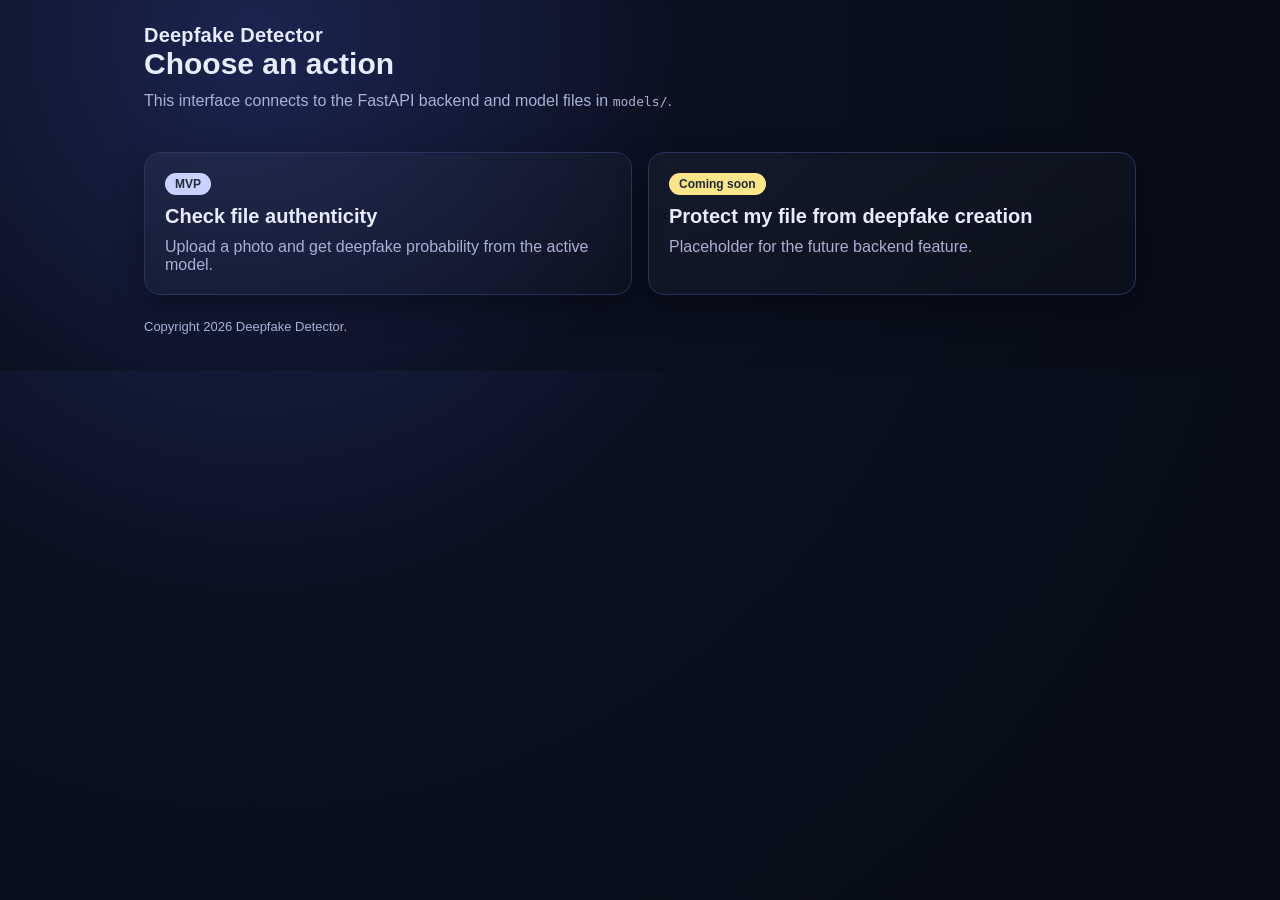
==== frontend/index.html @ ccd63200 "Добавлен веб-фронтенд 1.0" ====
<!doctype html>
<html lang="en">
  <head>
    <meta charset="UTF-8" />
    <meta name="viewport" content="width=device-width, initial-scale=1.0" />
    <title>Deepfake Detector - Home</title>
    <link rel="stylesheet" href="./assets/css/styles.css" />
  </head>
  <body>
    <main class="container">
      <header class="header">
        <div>
          <div class="brand">Deepfake Detector</div>
          <h1 class="page-title">Choose an action</h1>
          <p class="subtitle">
            This interface connects to the FastAPI backend and model files in <code>models/</code>.
          </p>
        </div>
      </header>

      <section class="grid">
        <a class="card action-card" href="./check.html">
          <span class="badge">MVP</span>
          <div class="action-title">Check file authenticity</div>
          <div class="action-text">Upload a photo and get deepfake probability from the active model.</div>
        </a>

        <a class="card action-card" href="./protect.html">
          <span class="badge warning">Coming soon</span>
          <div class="action-title">Protect my file from deepfake creation</div>
          <div class="action-text">Placeholder for the future backend feature.</div>
        </a>
      </section>

      <p class="footer-note">Copyright <span id="currentYear"></span> Deepfake Detector.</p>
    </main>

    <script type="module" src="./assets/js/main.js"></script>
  </body>
</html>
---- frontend/assets/css/styles.css ----
:root {
  --bg: #0b1020;
  --bg-soft: #121932;
  --card: #171f3b;
  --text: #e8ecff;
  --muted: #a8b0d6;
  --primary: #4f7cff;
  --primary-hover: #3e6ef8;
  --success: #24b47e;
  --warning: #f59e0b;
  --danger: #ef4444;
  --border: #28335e;
  --shadow: 0 12px 30px rgba(0, 0, 0, 0.35);
}

* {
  box-sizing: border-box;
}

html,
body {
  margin: 0;
  font-family: "Segoe UI", Arial, sans-serif;
  background: radial-gradient(circle at 20% 10%, #1a2550 0%, var(--bg) 40%, #070b16 100%);
  color: var(--text);
  min-height: 100%;
}

body {
  display: flex;
  flex-direction: column;
}

.container {
  width: 100%;
  max-width: 1040px;
  margin: 0 auto;
  padding: 24px;
}

.header {
  display: flex;
  justify-content: space-between;
  align-items: center;
  gap: 12px;
  margin-bottom: 24px;
}

.brand {
  font-weight: 700;
  font-size: 20px;
  letter-spacing: 0.2px;
}

.subtitle {
  color: var(--muted);
  margin-top: 8px;
  line-height: 1.45;
}

.grid {
  display: grid;
  gap: 16px;
  grid-template-columns: repeat(2, minmax(0, 1fr));
}

.card {
  background: linear-gradient(160deg, rgba(255, 255, 255, 0.04), rgba(255, 255, 255, 0.01));
  border: 1px solid var(--border);
  border-radius: 16px;
  padding: 20px;
  box-shadow: var(--shadow);
}

.action-card {
  display: flex;
  flex-direction: column;
  gap: 10px;
  text-decoration: none;
  color: inherit;
  transition: transform 0.15s ease, border-color 0.15s ease;
}

.action-card:hover,
.action-card:focus-visible {
  transform: translateY(-2px);
  border-color: var(--primary);
  outline: none;
}

.action-title {
  font-size: 20px;
  font-weight: 600;
}

.action-text {
  color: var(--muted);
}

.badge {
  display: inline-block;
  width: fit-content;
  font-size: 12px;
  font-weight: 600;
  color: #1f2937;
  background: #c7d2fe;
  border-radius: 999px;
  padding: 4px 10px;
}

.badge.warning {
  background: #fde68a;
}

.page-title {
  margin: 0;
  font-size: 30px;
}

.nav-link {
  color: var(--muted);
  text-decoration: none;
}

.nav-link:hover {
  color: var(--text);
}

.option-list {
  display: grid;
  gap: 12px;
  margin-bottom: 20px;
}

.option {
  border: 1px solid var(--border);
  border-radius: 12px;
  padding: 14px;
  background: var(--bg-soft);
  display: flex;
  justify-content: space-between;
  align-items: center;
}

.option.disabled {
  opacity: 0.62;
}

.upload-panel {
  margin-top: 20px;
  border: 1px solid var(--border);
  border-radius: 12px;
  padding: 16px;
  background: var(--bg-soft);
}

.form-row {
  display: grid;
  gap: 10px;
  margin-bottom: 12px;
}

label {
  font-size: 14px;
  color: var(--muted);
}

input[type="file"],
select,
input[type="number"] {
  width: 100%;
  background: #0c1430;
  color: var(--text);
  border: 1px solid var(--border);
  border-radius: 10px;
  padding: 10px 12px;
}

.button-row {
  display: flex;
  gap: 10px;
  margin-top: 8px;
}

button,
.button {
  border: 0;
  border-radius: 10px;
  padding: 10px 14px;
  font-weight: 600;
  cursor: pointer;
  color: white;
  background: var(--primary);
  transition: background 0.15s ease, transform 0.15s ease;
}

button:hover,
.button:hover {
  background: var(--primary-hover);
}

button:disabled,
.button:disabled {
  cursor: not-allowed;
  opacity: 0.6;
}

.secondary {
  background: transparent;
  border: 1px solid var(--border);
}

.secondary:hover {
  background: rgba(255, 255, 255, 0.04);
}

.status {
  margin-top: 10px;
  font-size: 14px;
  color: var(--muted);
}

.status.error {
  color: var(--danger);
}

.status.success {
  color: var(--success);
}

.result {
  margin-top: 18px;
  border: 1px solid var(--border);
  border-radius: 12px;
  padding: 14px;
  background: #0d1633;
}

.result h3 {
  margin: 0 0 10px;
}

.result-grid {
  display: grid;
  grid-template-columns: repeat(2, minmax(0, 1fr));
  gap: 10px;
}

.muted {
  color: var(--muted);
}

.kv {
  background: #111b3d;
  border-radius: 10px;
  border: 1px solid var(--border);
  padding: 10px;
}

.kv strong {
  display: block;
  margin-bottom: 4px;
}

.footer-note {
  margin-top: 24px;
  color: var(--muted);
  font-size: 13px;
}

.hidden {
  display: none !important;
}

@media (max-width: 780px) {
  .grid {
    grid-template-columns: 1fr;
  }

  .result-grid {
    grid-template-columns: 1fr;
  }

  .container {
    padding: 16px;
  }

  .page-title {
    font-size: 24px;
  }
}
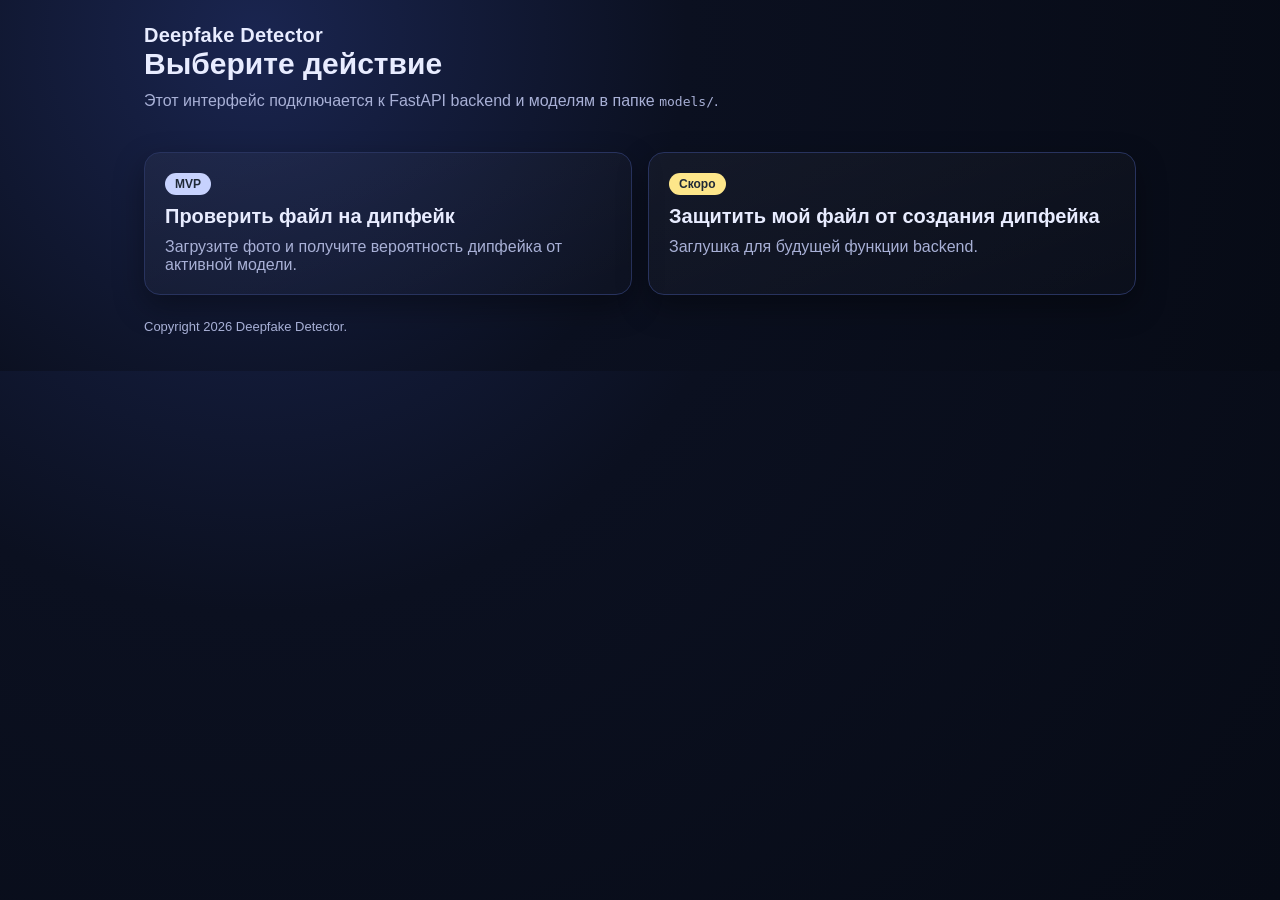
==== commit 4e16ead6: "frontend: update check page modes and video button state" ====
--- a/frontend/index.html
+++ b/frontend/index.html
@@ -1,9 +1,9 @@
 <!doctype html>
-<html lang="en">
+<html lang="ru">
   <head>
     <meta charset="UTF-8" />
     <meta name="viewport" content="width=device-width, initial-scale=1.0" />
-    <title>Deepfake Detector - Home</title>
+    <title>Deepfake Detector - Главная</title>
     <link rel="stylesheet" href="./assets/css/styles.css" />
   </head>
   <body>
@@ -11,9 +11,9 @@
       <header class="header">
         <div>
           <div class="brand">Deepfake Detector</div>
-          <h1 class="page-title">Choose an action</h1>
+          <h1 class="page-title">Выберите действие</h1>
           <p class="subtitle">
-            This interface connects to the FastAPI backend and model files in <code>models/</code>.
+            Этот интерфейс подключается к FastAPI backend и моделям в папке <code>models/</code>.
           </p>
         </div>
       </header>
@@ -21,14 +21,14 @@
       <section class="grid">
         <a class="card action-card" href="./check.html">
           <span class="badge">MVP</span>
-          <div class="action-title">Check file authenticity</div>
-          <div class="action-text">Upload a photo and get deepfake probability from the active model.</div>
+          <div class="action-title">Проверить файл на дипфейк</div>
+          <div class="action-text">Загрузите фото и получите вероятность дипфейка от активной модели.</div>
         </a>
 
         <a class="card action-card" href="./protect.html">
-          <span class="badge warning">Coming soon</span>
-          <div class="action-title">Protect my file from deepfake creation</div>
-          <div class="action-text">Placeholder for the future backend feature.</div>
+          <span class="badge warning">Скоро</span>
+          <div class="action-title">Защитить мой файл от создания дипфейка</div>
+          <div class="action-text">Заглушка для будущей функции backend.</div>
         </a>
       </section>
 
@@ -38,4 +38,3 @@
     <script type="module" src="./assets/js/main.js"></script>
   </body>
 </html>
-
--- a/frontend/assets/css/styles.css
+++ b/frontend/assets/css/styles.css
@@ -142,6 +142,28 @@
   align-items: center;
 }
 
+.option-button {
+  width: 100%;
+  text-align: left;
+  color: inherit;
+  border: 1px solid var(--border);
+  cursor: pointer;
+}
+
+.option-button:hover {
+  border-color: var(--primary);
+}
+
+.option-button.active {
+  border-color: var(--primary);
+  box-shadow: 0 0 0 2px rgba(79, 124, 255, 0.2) inset;
+}
+
+.option-button:focus-visible {
+  outline: 2px solid var(--primary);
+  outline-offset: 2px;
+}
+
 .option.disabled {
   opacity: 0.62;
 }
@@ -167,7 +189,8 @@
 
 input[type="file"],
 select,
-input[type="number"] {
+input[type="number"],
+input[type="url"] {
   width: 100%;
   background: #0c1430;
   color: var(--text);
@@ -289,4 +312,3 @@
     font-size: 24px;
   }
 }
-
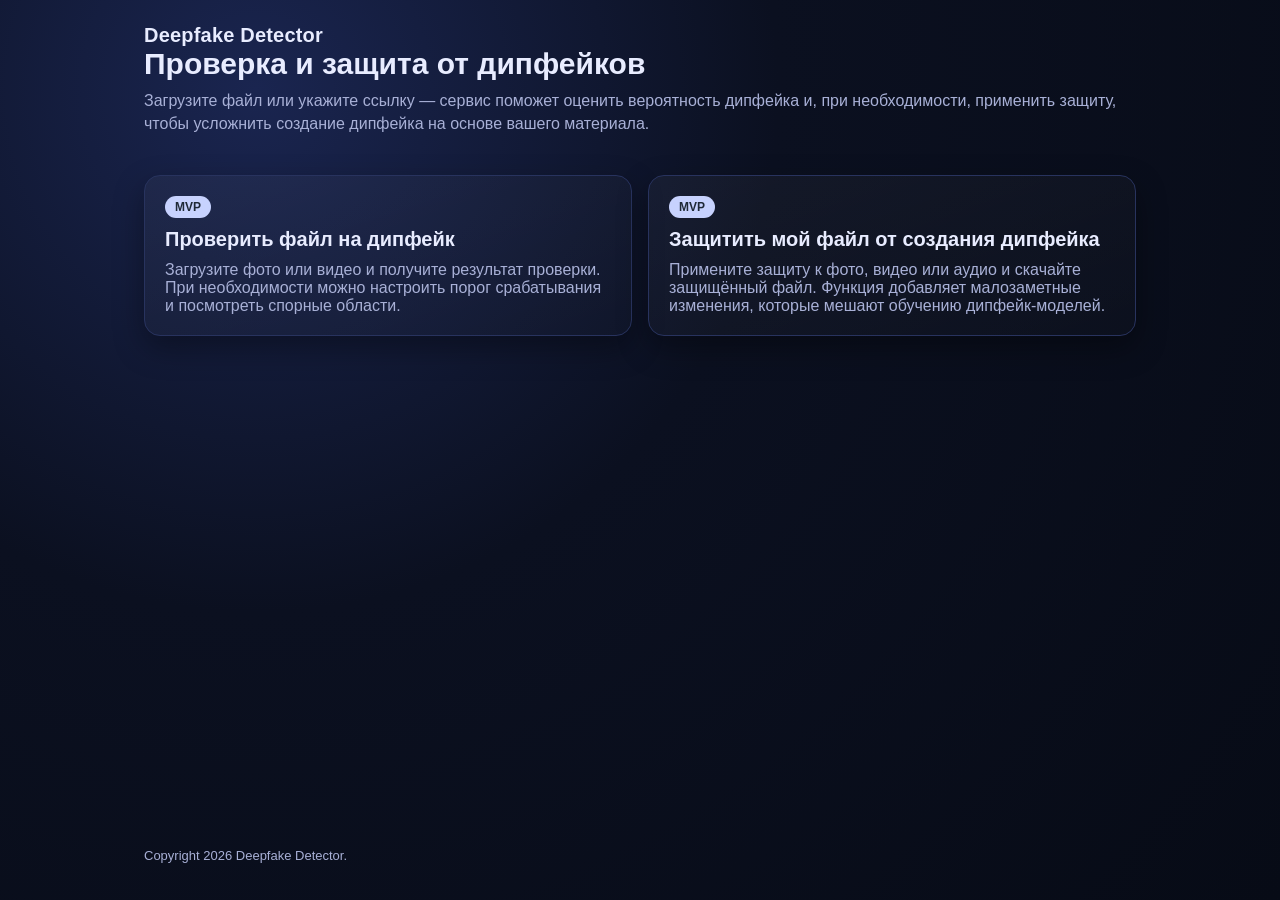
==== commit 209d5dda: "Protect service added. Frontend updated." ====
--- a/frontend/index.html
+++ b/frontend/index.html
@@ -11,9 +11,10 @@
       <header class="header">
         <div>
           <div class="brand">Deepfake Detector</div>
-          <h1 class="page-title">Выберите действие</h1>
+          <h1 class="page-title">Проверка и защита от дипфейков</h1>
           <p class="subtitle">
-            Этот интерфейс подключается к FastAPI backend и моделям в папке <code>models/</code>.
+            Загрузите файл или укажите ссылку — сервис поможет оценить вероятность дипфейка и, при необходимости,
+            применить защиту, чтобы усложнить создание дипфейка на основе вашего материала.
           </p>
         </div>
       </header>
@@ -22,17 +23,25 @@
         <a class="card action-card" href="./check.html">
           <span class="badge">MVP</span>
           <div class="action-title">Проверить файл на дипфейк</div>
-          <div class="action-text">Загрузите фото и получите вероятность дипфейка от активной модели.</div>
+          <div class="action-text">
+            Загрузите фото или видео и получите результат проверки. При необходимости можно настроить порог
+            срабатывания и посмотреть спорные области.
+          </div>
         </a>
 
         <a class="card action-card" href="./protect.html">
-          <span class="badge warning">Скоро</span>
+          <span class="badge">MVP</span>
           <div class="action-title">Защитить мой файл от создания дипфейка</div>
-          <div class="action-text">Заглушка для будущей функции backend.</div>
+          <div class="action-text">
+            Примените защиту к фото, видео или аудио и скачайте защищённый файл. Функция добавляет малозаметные
+            изменения, которые мешают обучению дипфейк‑моделей.
+          </div>
         </a>
       </section>
 
-      <p class="footer-note">Copyright <span id="currentYear"></span> Deepfake Detector.</p>
+      <footer class="page-footer">
+        <p class="footer-note">Copyright <span id="currentYear"></span> Deepfake Detector.</p>
+      </footer>
     </main>
 
     <script type="module" src="./assets/js/main.js"></script>
--- a/frontend/assets/css/styles.css
+++ b/frontend/assets/css/styles.css
@@ -36,6 +36,9 @@
   max-width: 1040px;
   margin: 0 auto;
   padding: 24px;
+  min-height: 100vh;
+  display: flex;
+  flex-direction: column;
 }
 
 .header {
@@ -70,6 +73,33 @@
   border-radius: 16px;
   padding: 20px;
   box-shadow: var(--shadow);
+}
+
+.hint-card {
+  padding: 14px;
+  border-radius: 12px;
+  background: #0d1633;
+}
+
+.hint-title {
+  margin: 0 0 8px;
+  font-size: 14px;
+  font-weight: 700;
+}
+
+.hint-list {
+  margin: 0;
+  padding-left: 18px;
+  color: var(--muted);
+}
+
+.hint-list li {
+  margin: 6px 0;
+  line-height: 1.35;
+}
+
+.hint-list b {
+  color: var(--text);
 }
 
 .action-card {
@@ -185,6 +215,122 @@
 label {
   font-size: 14px;
   color: var(--muted);
+}
+
+.tooltip {
+  display: inline-flex;
+  align-items: center;
+  justify-content: center;
+  width: 16px;
+  height: 16px;
+  margin-left: 6px;
+  border-radius: 999px;
+  border: 1px solid var(--border);
+  color: var(--muted);
+  font-size: 11px;
+  font-weight: 700;
+  line-height: 1;
+  cursor: help;
+  user-select: none;
+  vertical-align: middle;
+}
+
+.tooltip:hover {
+  color: var(--text);
+  border-color: rgba(79, 124, 255, 0.6);
+}
+
+.tooltip:focus-visible {
+  outline: 2px solid var(--primary);
+  outline-offset: 2px;
+}
+
+.label-with-help {
+  display: inline-flex;
+  align-items: center;
+  gap: 6px;
+}
+
+.help {
+  position: relative;
+  display: inline-flex;
+  align-items: center;
+  justify-content: center;
+}
+
+.help-icon {
+  display: inline-flex;
+  align-items: center;
+  justify-content: center;
+  width: 18px;
+  height: 18px;
+  border-radius: 999px;
+  border: 1px solid var(--border);
+  color: var(--muted);
+  font-size: 12px;
+  font-weight: 700;
+  line-height: 1;
+  cursor: help;
+  user-select: none;
+}
+
+.help:hover .help-icon {
+  color: var(--text);
+  border-color: rgba(79, 124, 255, 0.6);
+}
+
+.help-popover {
+  position: absolute;
+  top: calc(100% + 10px);
+  left: 50%;
+  transform: translateX(-16px);
+  width: 320px;
+  max-width: 70vw;
+  padding: 12px 12px;
+  border-radius: 6px;
+  background: #0d1633;
+  border: 1px solid var(--border);
+  box-shadow: var(--shadow);
+  color: var(--text);
+  z-index: 50;
+  display: none;
+}
+
+.help-popover strong {
+  display: block;
+  margin-bottom: 6px;
+  font-size: 13px;
+}
+
+.help-popover span {
+  display: block;
+  color: var(--muted);
+  font-size: 13px;
+  line-height: 1.35;
+}
+
+.help-popover::before {
+  content: "";
+  position: absolute;
+  top: -6px;
+  left: 24px;
+  width: 12px;
+  height: 12px;
+  background: #0d1633;
+  border-left: 1px solid var(--border);
+  border-top: 1px solid var(--border);
+  transform: rotate(45deg);
+}
+
+.help:hover .help-popover,
+.help:focus-within .help-popover {
+  display: block;
+}
+
+.help:focus-visible {
+  outline: 2px solid var(--primary);
+  outline-offset: 2px;
+  border-radius: 999px;
 }
 
 input[type="file"],
@@ -263,6 +409,46 @@
   margin: 0 0 10px;
 }
 
+.heatmap-panel {
+  margin-top: 14px;
+  padding-top: 12px;
+  border-top: 1px solid var(--border);
+}
+
+.heatmap-panel h4 {
+  margin: 0 0 8px;
+}
+
+.regions-panel {
+  margin-bottom: 12px;
+}
+
+.regions-panel h4 {
+  margin: 0 0 8px;
+}
+
+.heatmap-canvas {
+  display: block;
+  width: min(100%, 420px);
+  height: auto;
+  border-radius: 10px;
+  border: 1px solid var(--border);
+  background: #0a122b;
+  image-rendering: pixelated;
+}
+
+.heatmap-controls {
+  margin-top: 10px;
+  display: grid;
+  grid-template-columns: auto auto minmax(0, 1fr) auto;
+  gap: 10px;
+  align-items: center;
+}
+
+.heatmap-controls input[type="range"] {
+  width: 100%;
+}
+
 .result-grid {
   display: grid;
   grid-template-columns: repeat(2, minmax(0, 1fr));
@@ -291,6 +477,15 @@
   font-size: 13px;
 }
 
+.page-footer {
+  margin-top: auto;
+  padding-top: 22px;
+}
+
+.page-footer .footer-note {
+  margin-top: 0;
+}
+
 .hidden {
   display: none !important;
 }
@@ -311,4 +506,8 @@
   .page-title {
     font-size: 24px;
   }
-}
+
+  .heatmap-controls {
+    grid-template-columns: 1fr;
+  }
+}
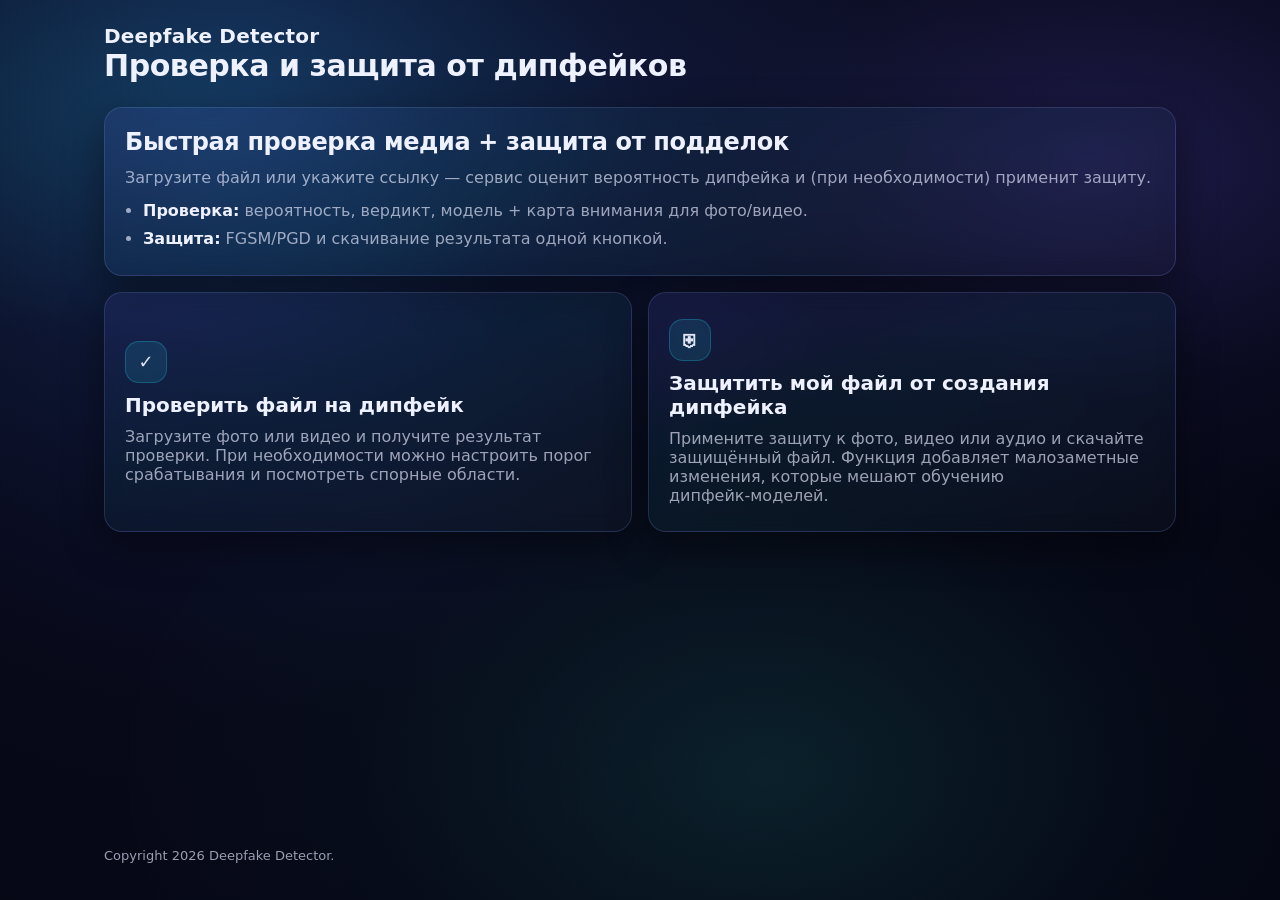
==== commit 9bfcd2b5: "New model added and frontend updated" ====
--- a/frontend/index.html
+++ b/frontend/index.html
@@ -7,21 +7,28 @@
     <link rel="stylesheet" href="./assets/css/styles.css" />
   </head>
   <body>
-    <main class="container">
+    <main class="container page">
       <header class="header">
         <div>
           <div class="brand">Deepfake Detector</div>
           <h1 class="page-title">Проверка и защита от дипфейков</h1>
-          <p class="subtitle">
-            Загрузите файл или укажите ссылку — сервис поможет оценить вероятность дипфейка и, при необходимости,
-            применить защиту, чтобы усложнить создание дипфейка на основе вашего материала.
-          </p>
         </div>
       </header>
 
-      <section class="grid">
+      <section class="card" style="margin-bottom: 16px;">
+        <h2 class="hero-title">Быстрая проверка медиа + защита от подделок</h2>
+        <p class="hero-subtitle" style="margin-bottom: 10px;">
+          Загрузите файл или укажите ссылку — сервис оценит вероятность дипфейка и (при необходимости) применит защиту.
+        </p>
+        <ul class="hint-list" style="margin: 0;">
+          <li><b>Проверка:</b> вероятность, вердикт, модель + карта внимания для фото/видео.</li>
+          <li><b>Защита:</b> FGSM/PGD и скачивание результата одной кнопкой.</li>
+        </ul>
+      </section>
+
+      <section class="action-grid">
         <a class="card action-card" href="./check.html">
-          <span class="badge">MVP</span>
+          <div class="card-icon" aria-hidden="true">✓</div>
           <div class="action-title">Проверить файл на дипфейк</div>
           <div class="action-text">
             Загрузите фото или видео и получите результат проверки. При необходимости можно настроить порог
@@ -30,7 +37,7 @@
         </a>
 
         <a class="card action-card" href="./protect.html">
-          <span class="badge">MVP</span>
+          <div class="card-icon" aria-hidden="true">⛨</div>
           <div class="action-title">Защитить мой файл от создания дипфейка</div>
           <div class="action-text">
             Примените защиту к фото, видео или аудио и скачайте защищённый файл. Функция добавляет малозаметные
--- a/frontend/assets/css/styles.css
+++ b/frontend/assets/css/styles.css
@@ -1,16 +1,52 @@
 :root {
-  --bg: #0b1020;
-  --bg-soft: #121932;
-  --card: #171f3b;
-  --text: #e8ecff;
-  --muted: #a8b0d6;
-  --primary: #4f7cff;
-  --primary-hover: #3e6ef8;
-  --success: #24b47e;
-  --warning: #f59e0b;
-  --danger: #ef4444;
-  --border: #28335e;
-  --shadow: 0 12px 30px rgba(0, 0, 0, 0.35);
+  /* Rich, modern “Aurora” palette (dark, high-contrast) */
+  --bg: #070918;
+  --bg-soft: #0b1020;
+  --card: #0f1734;
+
+  /* Surface tiers */
+  --surface-0: rgba(255, 255, 255, 0.03);
+  --surface-1: rgba(255, 255, 255, 0.05);
+  --surface-2: rgba(255, 255, 255, 0.08);
+  --surface-solid-1: #0d1633;
+  --surface-solid-2: #101b3f;
+
+  /* Text */
+  --text: #eef1ff;
+  --text-soft: rgba(238, 241, 255, 0.86);
+  --muted: rgba(232, 236, 255, 0.66);
+
+  /* Accents */
+  --primary: #6d5efc; /* indigo-violet */
+  --primary-hover: #5b4cf4;
+  --secondary-accent: #22d3ee; /* cyan */
+  --secondary-accent-hover: #06b6d4;
+
+  /* Semantics */
+  --success: #2dd4bf;
+  --warning: #fbbf24;
+  --danger: #fb7185;
+
+  /* Lines & shadows */
+  --border: rgba(150, 170, 255, 0.18);
+  --border-strong: rgba(150, 170, 255, 0.28);
+  --shadow: 0 14px 40px rgba(0, 0, 0, 0.45);
+  --ring: 0 0 0 3px rgba(109, 94, 252, 0.25);
+
+  /* Gradients */
+  --grad-bg: radial-gradient(1200px 600px at 14% 12%, rgba(34, 211, 238, 0.18) 0%, rgba(34, 211, 238, 0.02) 40%, transparent 70%),
+    radial-gradient(900px 520px at 86% 18%, rgba(109, 94, 252, 0.22) 0%, rgba(109, 94, 252, 0.05) 42%, transparent 72%),
+    radial-gradient(900px 600px at 60% 86%, rgba(45, 212, 191, 0.12) 0%, rgba(45, 212, 191, 0.02) 45%, transparent 74%),
+    radial-gradient(circle at 20% 10%, #121a44 0%, var(--bg) 48%, #040512 100%);
+  --grad-card: linear-gradient(160deg, rgba(109, 94, 252, 0.12), rgba(34, 211, 238, 0.06) 40%, rgba(255, 255, 255, 0.02));
+
+  /* Typography */
+  --font-sans: ui-sans-serif, system-ui, -apple-system, "Segoe UI", Roboto, Inter, "Noto Sans", "Helvetica Neue", Arial, sans-serif;
+  --font-display: ui-rounded, "Segoe UI Variable Display", "Segoe UI", Inter, system-ui, sans-serif;
+  --letter-tight: -0.015em;
+
+  /* Common radii */
+  --radius-lg: 18px;
 }
 
 * {
@@ -20,8 +56,8 @@
 html,
 body {
   margin: 0;
-  font-family: "Segoe UI", Arial, sans-serif;
-  background: radial-gradient(circle at 20% 10%, #1a2550 0%, var(--bg) 40%, #070b16 100%);
+  font-family: var(--font-sans), sans-serif;
+  background: var(--grad-bg);
   color: var(--text);
   min-height: 100%;
 }
@@ -41,6 +77,18 @@
   flex-direction: column;
 }
 
+/* Optional page layout helper (safe unless class is added in HTML) */
+.container.page {
+  max-width: 1120px;
+}
+
+.page-body {
+  flex: 1;
+  display: grid;
+  grid-template-columns: 1fr;
+  gap: 16px;
+}
+
 .header {
   display: flex;
   justify-content: space-between;
@@ -68,17 +116,185 @@
 }
 
 .card {
-  background: linear-gradient(160deg, rgba(255, 255, 255, 0.04), rgba(255, 255, 255, 0.01));
-  border: 1px solid var(--border);
-  border-radius: 16px;
+  background: var(--grad-card);
+  border: 1px solid var(--border);
+  border-radius: var(--radius-lg);
   padding: 20px;
   box-shadow: var(--shadow);
+  backdrop-filter: blur(10px);
+}
+
+/* Full-height panels and button-first layouts */
+.panel {
+  display: grid;
+  gap: 16px;
+}
+
+.panel.two-col {
+  grid-template-columns: minmax(0, 420px) 1fr;
+  align-items: start;
+}
+
+.panel-main {
+  min-height: 56vh;
+  align-self: start;
+}
+
+.result-placeholder {
+  min-height: 56vh;
+  display: grid;
+  place-items: center;
+  text-align: center;
+  padding: 18px;
+  border-radius: var(--radius-lg);
+  border: 1px dashed rgba(150, 170, 255, 0.22);
+  background: rgba(255, 255, 255, 0.02);
+}
+
+.result-placeholder .ph-title {
+  font-family: var(--font-display), sans-serif;
+  letter-spacing: var(--letter-tight);
+  font-size: 18px;
+  margin: 0 0 6px;
+}
+
+.result-placeholder .ph-text {
+  margin: 0;
+  color: var(--muted);
+  max-width: 48ch;
+  line-height: 1.45;
+}
+
+.preview-kv {
+  margin-top: 14px;
+  width: min(520px, 100%);
+  display: grid;
+  grid-template-columns: repeat(2, minmax(0, 1fr));
+  gap: 10px;
+  opacity: 0.9;
+}
+
+.preview-kv .kv {
+  background: rgba(255, 255, 255, 0.03);
+}
+
+/* Main page: fill whitespace with a hero + big action tiles */
+.hero {
+  display: grid;
+  grid-template-columns: 1.2fr 0.8fr;
+  gap: 16px;
+  align-items: stretch;
+  margin-bottom: 16px;
+}
+
+.hero .hero-card {
+  min-height: 180px;
+}
+
+.hero-title {
+  margin: 0;
+  font-family: var(--font-display), sans-serif;
+  letter-spacing: var(--letter-tight);
+  font-size: 24px;
+}
+
+.hero-subtitle {
+  margin: 10px 0 0;
+  color: var(--muted);
+  line-height: 1.5;
+}
+
+.quick-actions {
+  display: grid;
+  gap: 12px;
+}
+
+.quick-actions .tile {
+  grid-template-columns: 44px 1fr;
+}
+
+.action-grid {
+  display: grid;
+  gap: 16px;
+  grid-template-columns: repeat(2, minmax(0, 1fr));
+}
+
+.action-grid .action-card {
+  min-height: 240px;
+  justify-content: center;
+}
+
+.panel-side {
+  position: sticky;
+  top: 14px;
+  align-self: start;
+}
+
+/* Ensure placeholder/result starts at the same top baseline as left controls */
+.panel-main > .result-placeholder,
+.panel-main > .result {
+  margin-top: 0;
+}
+
+.tile-grid {
+  display: grid;
+  grid-template-columns: repeat(2, minmax(0, 1fr));
+  gap: 12px;
+}
+
+.tile {
+  display: grid;
+  grid-template-columns: 40px 1fr;
+  gap: 12px;
+  padding: 14px;
+  border-radius: 14px;
+  border: 1px solid var(--border);
+  background: var(--surface-0);
+  cursor: pointer;
+  text-align: left;
+  color: inherit;
+  transition: transform 0.15s ease, border-color 0.15s ease, background 0.15s ease, box-shadow 0.15s ease;
+}
+
+.tile:hover {
+  transform: translateY(-1px);
+  border-color: rgba(34, 211, 238, 0.55);
+  background: var(--surface-1);
+}
+
+.tile:focus-visible {
+  outline: none;
+  box-shadow: var(--ring);
+}
+
+.tile .icon {
+  width: 40px;
+  height: 40px;
+  border-radius: 12px;
+  display: grid;
+  place-items: center;
+  background: rgba(109, 94, 252, 0.16);
+  border: 1px solid rgba(109, 94, 252, 0.28);
+  color: rgba(238, 241, 255, 0.92);
+  font-weight: 800;
+}
+
+.tile .title {
+  font-weight: 700;
+}
+
+.tile .desc {
+  font-size: 13px;
+  color: var(--muted);
+  margin-top: 2px;
+  line-height: 1.35;
 }
 
 .hint-card {
   padding: 14px;
   border-radius: 12px;
-  background: #0d1633;
+  background: var(--surface-solid-1);
+  border: 1px solid var(--border);
 }
 
 .hint-title {
@@ -108,13 +324,14 @@
   gap: 10px;
   text-decoration: none;
   color: inherit;
-  transition: transform 0.15s ease, border-color 0.15s ease;
+  transition: transform 0.15s ease, border-color 0.15s ease, box-shadow 0.15s ease;
 }
 
 .action-card:hover,
 .action-card:focus-visible {
   transform: translateY(-2px);
-  border-color: var(--primary);
+  border-color: rgba(34, 211, 238, 0.55);
+  box-shadow: 0 16px 50px rgba(0, 0, 0, 0.55);
   outline: none;
 }
 
@@ -125,6 +342,19 @@
 
 .action-text {
   color: var(--muted);
+}
+
+.card-icon {
+  width: 42px;
+  height: 42px;
+  border-radius: 14px;
+  display: grid;
+  place-items: center;
+  font-size: 18px;
+  font-weight: 900;
+  background: rgba(34, 211, 238, 0.12);
+  border: 1px solid rgba(34, 211, 238, 0.26);
+  color: rgba(238, 241, 255, 0.95);
 }
 
 .badge {
@@ -132,19 +362,33 @@
   width: fit-content;
   font-size: 12px;
   font-weight: 600;
-  color: #1f2937;
-  background: #c7d2fe;
+  color: rgba(238, 241, 255, 0.92);
+  background: rgba(109, 94, 252, 0.18);
+  border: 1px solid rgba(109, 94, 252, 0.35);
   border-radius: 999px;
   padding: 4px 10px;
 }
 
 .badge.warning {
-  background: #fde68a;
+  background: rgba(251, 191, 36, 0.16);
+  border-color: rgba(251, 191, 36, 0.35);
+}
+
+.badge.success {
+  background: rgba(45, 212, 191, 0.14);
+  border-color: rgba(45, 212, 191, 0.32);
+}
+
+.badge.danger {
+  background: rgba(251, 113, 133, 0.14);
+  border-color: rgba(251, 113, 133, 0.32);
 }
 
 .page-title {
   margin: 0;
   font-size: 30px;
+  font-family: var(--font-display), sans-serif;
+  letter-spacing: var(--letter-tight);
 }
 
 .nav-link {
@@ -166,7 +410,7 @@
   border: 1px solid var(--border);
   border-radius: 12px;
   padding: 14px;
-  background: var(--bg-soft);
+  background: var(--surface-0);
   display: flex;
   justify-content: space-between;
   align-items: center;
@@ -178,15 +422,20 @@
   color: inherit;
   border: 1px solid var(--border);
   cursor: pointer;
+  transition: border-color 0.15s ease, background 0.15s ease, box-shadow 0.15s ease;
+  padding: 16px;
+  border-radius: 14px;
+  background: linear-gradient(180deg, rgba(255, 255, 255, 0.04), rgba(255, 255, 255, 0.02));
 }
 
 .option-button:hover {
-  border-color: var(--primary);
+  border-color: rgba(34, 211, 238, 0.55);
+  background: var(--surface-1);
 }
 
 .option-button.active {
-  border-color: var(--primary);
-  box-shadow: 0 0 0 2px rgba(79, 124, 255, 0.2) inset;
+  border-color: rgba(109, 94, 252, 0.7);
+  box-shadow: 0 0 0 2px rgba(109, 94, 252, 0.22) inset;
 }
 
 .option-button:focus-visible {
@@ -203,13 +452,17 @@
   border: 1px solid var(--border);
   border-radius: 12px;
   padding: 16px;
-  background: var(--bg-soft);
+  background: rgba(255, 255, 255, 0.03);
 }
 
 .form-row {
   display: grid;
   gap: 10px;
   margin-bottom: 12px;
+  padding: 12px;
+  border-radius: 14px;
+  border: 1px solid rgba(150, 170, 255, 0.12);
+  background: rgba(255, 255, 255, 0.02);
 }
 
 label {
@@ -288,8 +541,8 @@
   max-width: 70vw;
   padding: 12px 12px;
   border-radius: 6px;
-  background: #0d1633;
-  border: 1px solid var(--border);
+  background: var(--surface-solid-1);
+  border: 1px solid var(--border-strong);
   box-shadow: var(--shadow);
   color: var(--text);
   z-index: 50;
@@ -316,9 +569,9 @@
   left: 24px;
   width: 12px;
   height: 12px;
-  background: #0d1633;
-  border-left: 1px solid var(--border);
-  border-top: 1px solid var(--border);
+  background: var(--surface-solid-1);
+  border-left: 1px solid var(--border-strong);
+  border-top: 1px solid var(--border-strong);
   transform: rotate(45deg);
 }
 
@@ -338,17 +591,28 @@
 input[type="number"],
 input[type="url"] {
   width: 100%;
-  background: #0c1430;
+  background: rgba(10, 18, 43, 0.82);
   color: var(--text);
   border: 1px solid var(--border);
   border-radius: 10px;
   padding: 10px 12px;
+  transition: border-color 0.15s ease, box-shadow 0.15s ease, background 0.15s ease;
+}
+
+input[type="file"]:focus-visible,
+select:focus-visible,
+input[type="number"]:focus-visible,
+input[type="url"]:focus-visible {
+  outline: none;
+  border-color: rgba(34, 211, 238, 0.75);
+  box-shadow: var(--ring);
 }
 
 .button-row {
   display: flex;
   gap: 10px;
   margin-top: 8px;
+  flex-wrap: wrap;
 }
 
 button,
@@ -359,13 +623,19 @@
   font-weight: 600;
   cursor: pointer;
   color: white;
-  background: var(--primary);
-  transition: background 0.15s ease, transform 0.15s ease;
+  background: linear-gradient(135deg, rgba(109, 94, 252, 1), rgba(34, 211, 238, 0.9));
+  transition: background 0.15s ease, transform 0.15s ease, box-shadow 0.15s ease;
 }
 
 button:hover,
 .button:hover {
-  background: var(--primary-hover);
+  background: linear-gradient(135deg, rgba(91, 76, 244, 1), rgba(6, 182, 212, 0.95));
+}
+
+button:focus-visible,
+.button:focus-visible {
+  outline: none;
+  box-shadow: var(--ring);
 }
 
 button:disabled,
@@ -377,10 +647,28 @@
 .secondary {
   background: transparent;
   border: 1px solid var(--border);
+  color: var(--text-soft);
 }
 
 .secondary:hover {
-  background: rgba(255, 255, 255, 0.04);
+  background: rgba(255, 255, 255, 0.06);
+  border-color: rgba(34, 211, 238, 0.45);
+}
+
+/* Make key CTAs slightly bigger */
+.button-row #submitButton,
+.button-row #urlSubmitButton,
+.button-row #protectButton {
+  padding: 12px 16px;
+}
+
+/* Download CTA (keeps JS display toggling) */
+#protectDownload {
+  background: linear-gradient(135deg, rgba(45, 212, 191, 0.95), rgba(34, 211, 238, 0.92));
+}
+
+#protectDownload:hover {
+  background: linear-gradient(135deg, rgba(20, 184, 166, 1), rgba(6, 182, 212, 0.98));
 }
 
 .status {
@@ -389,6 +677,10 @@
   color: var(--muted);
 }
 
+.status.loading {
+  color: rgba(34, 211, 238, 0.85);
+}
+
 .status.error {
   color: var(--danger);
 }
@@ -402,7 +694,7 @@
   border: 1px solid var(--border);
   border-radius: 12px;
   padding: 14px;
-  background: #0d1633;
+  background: rgba(13, 22, 51, 0.75);
 }
 
 .result h3 {
@@ -417,6 +709,8 @@
 
 .heatmap-panel h4 {
   margin: 0 0 8px;
+  font-family: var(--font-display), sans-serif;
+  letter-spacing: var(--letter-tight);
 }
 
 .regions-panel {
@@ -425,6 +719,8 @@
 
 .regions-panel h4 {
   margin: 0 0 8px;
+  font-family: var(--font-display), sans-serif;
+  letter-spacing: var(--letter-tight);
 }
 
 .heatmap-canvas {
@@ -433,7 +729,7 @@
   height: auto;
   border-radius: 10px;
   border: 1px solid var(--border);
-  background: #0a122b;
+  background: rgba(10, 18, 43, 0.82);
   image-rendering: pixelated;
 }
 
@@ -460,7 +756,7 @@
 }
 
 .kv {
-  background: #111b3d;
+  background: rgba(255, 255, 255, 0.04);
   border-radius: 10px;
   border: 1px solid var(--border);
   padding: 10px;
@@ -490,6 +786,11 @@
   display: none !important;
 }
 
+/* Auto-hide placeholder when real results are visible (supported in modern Chromium/Edge) */
+.panel-main:has(#result:not(.hidden)) #resultPlaceholder {
+  display: none;
+}
+
 @media (max-width: 780px) {
   .grid {
     grid-template-columns: 1fr;
@@ -510,4 +811,28 @@
   .heatmap-controls {
     grid-template-columns: 1fr;
   }
-}
+
+  .panel.two-col {
+    grid-template-columns: 1fr;
+  }
+
+  .panel-side {
+    position: static;
+  }
+
+  .tile-grid {
+    grid-template-columns: 1fr;
+  }
+
+  .preview-kv {
+    grid-template-columns: 1fr;
+  }
+
+  .hero {
+    grid-template-columns: 1fr;
+  }
+
+  .action-grid {
+    grid-template-columns: 1fr;
+  }
+}
